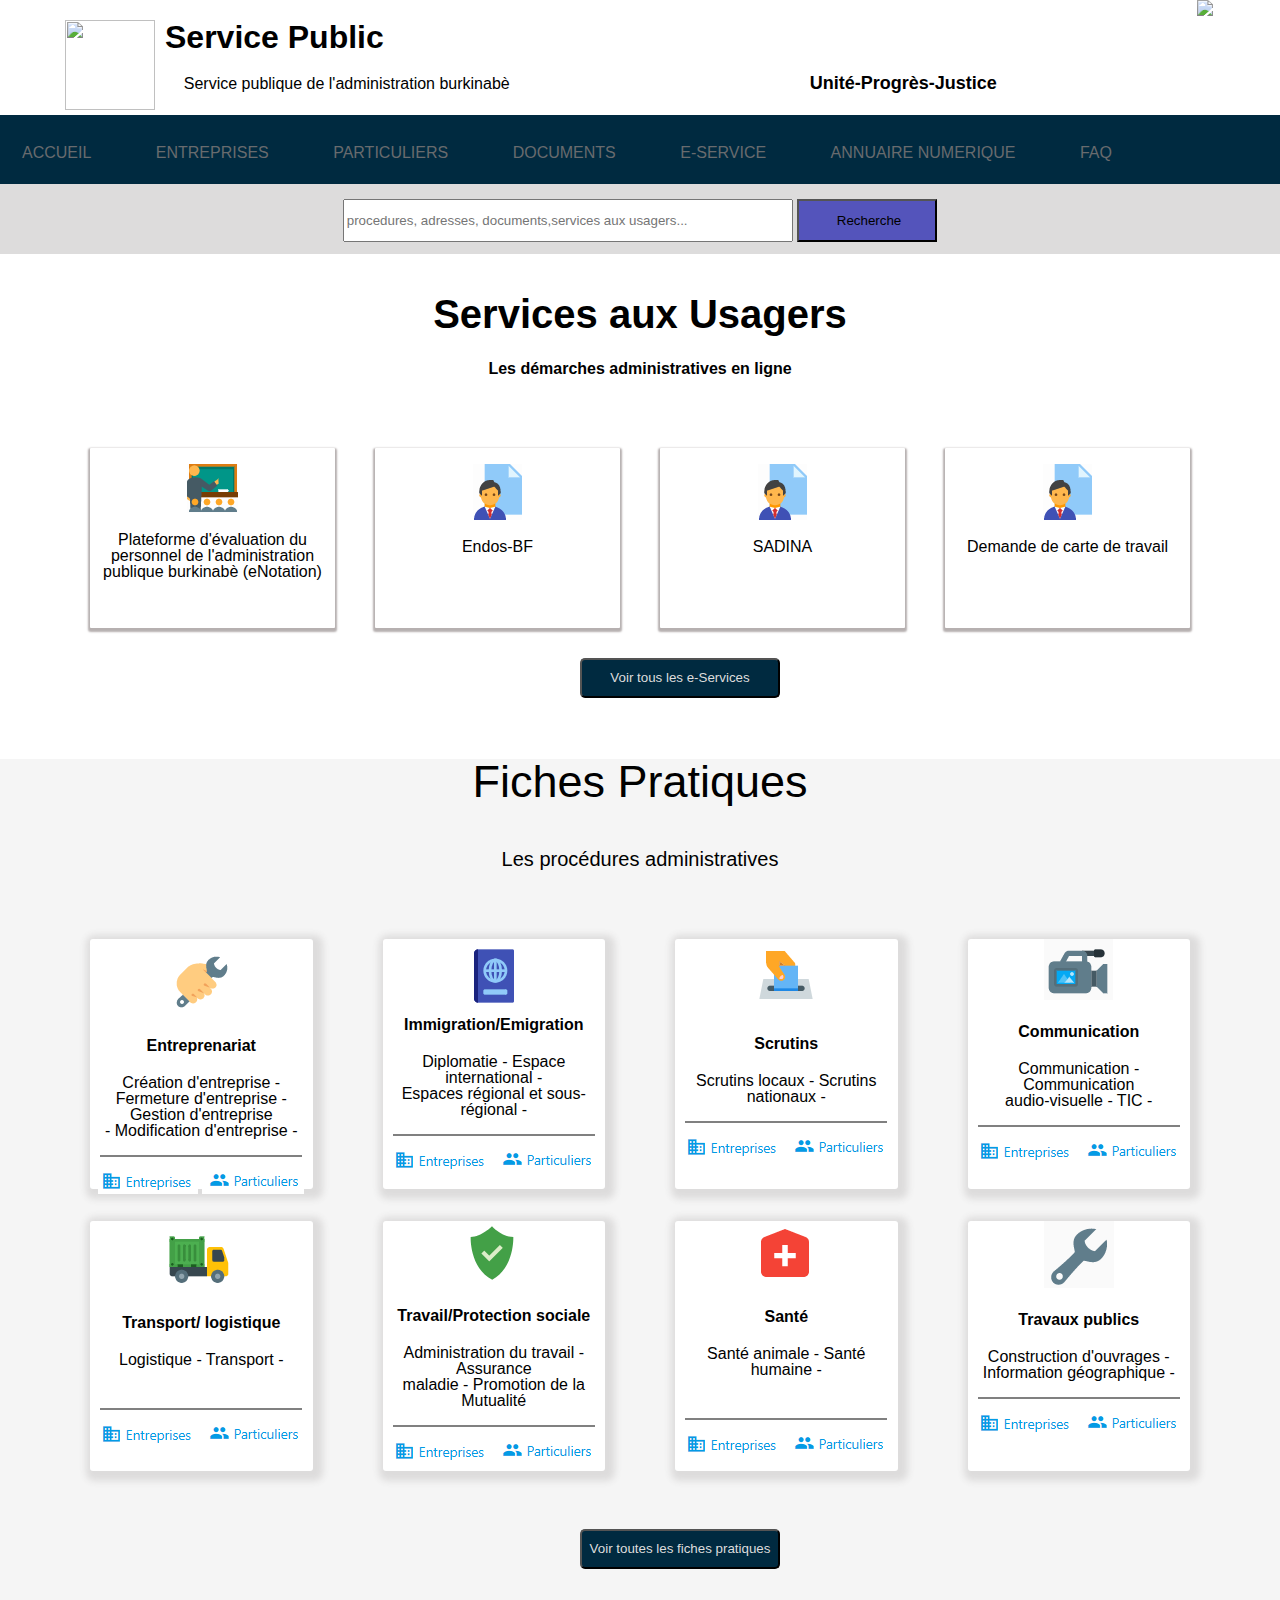
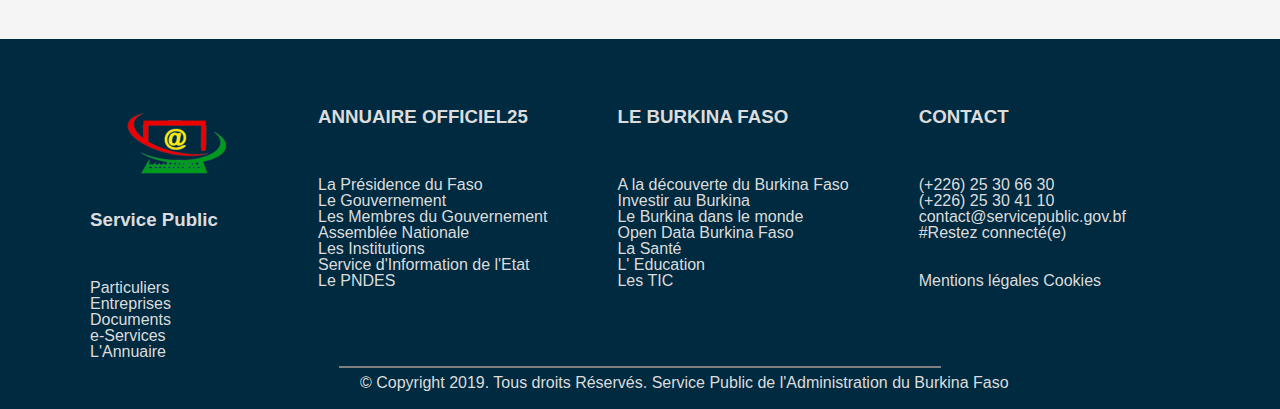
==== index.html @ 5f891c37 "mon site" ====
<!DOCTYPE html>
<html lang="fr">
<head>
    <meta charset="UTF-8">
    <meta http-equiv="X-UA-Compatible" content="IE=edge">
    <meta name="viewport" content="width=device-width, initial-scale=1.0">
    <title>Document</title>
    <link rel="stylesheet" href="style.css">
</head>
<body>
    <header class="header">
        <img class="almoirie" src="C:\Users\hp\Desktop\Photo site\images\\Capture d’écran 2023-03-26 100740.png" width="90px" height="90px">
        <h1 class="SP">Service Public</h1>
        <p class="Spab">Service publique de l'administration burkinabè</p>
        <h4 class="upj">Unité-Progrès-Justice</h4>
        <img class="drapeau" src="C:\Users\hp\Desktop\Photo site\images\\Capture d’écran 2023-03-26 100909.png">
    </header>
    <section>
        <nav class="nav">
            <ul class="navig">
                <li><a href="C:\Users\hp\Desktop\Photo site\ind2x.html">ACCUEIL</a></li>
                <li><a href="C:\Users\hp\Desktop\Photo site\ind2x.html">ENTREPRISES</a></li>
                <li><a href="#">PARTICULIERS</a></li>
                <li><a href="#">DOCUMENTS</a></li>
                <li><a href="#">E-SERVICE</a></li>
                <li><a href="#">ANNUAIRE NUMERIQUE</a></li>
                <li><a href="#">FAQ</a></li>
            </ul>
        </nav>
        <div class="derive">
        <div class="milieu">
            <input class="rell" name="search" id="search" type="search" placeholder="procedures, adresses, documents,services aux usagers..."

        </div>
        <button class="button">
            <span> <img src=""> Recherche </span>
        </button>
    </div>
    </section>
    <section>
        <div class="moi">
                <h1 class="moi1">Services aux Usagers</h1>
                <h4 class="moi2">Les démarches administratives en ligne</h4>
            </div>
            <div class="align">
            <div class="une">
                <p><img src="images/Capture d’écran 2023-03-29 122252.png"></p>
                <p>Plateforme d'évaluation du<br>
                    personnel de l'administration<br>
                    publique burkinabè (eNotation)</p>
            </div>
            <div class="deux">
                <p><img src="images/Capture d’écran 2023-03-26 101010 .png"></p>
                <p>Endos-BF</p>
            </div>
            <div class="trois">
                <p><img src="images/Capture d’écran 2023-03-26 101010 .png"</p>
                <p>SADINA</p>
            </div>
            <div class="quatre">
                <p><img src="images/Capture d’écran 2023-03-26 101010 .png"</p>
                <p>Demande de carte de travail</p>
            </div>
        </div>
          <button class="button2">
             Voir tous les e-Services 
          </button>
    </section><br><br><br><br><br><br>
    <section class="Rectangle6" width="2523" height="1926">
        <div class="center">
            <p class="center1">Fiches Pratiques</p>
            <p>Les procédures administratives</p>
        </div>
        <div class="pourquoi">
            <div class="pour">
                <img src="images/Capture d’écran 2023-03-26 101603.png">
                <h4>Entreprenariat</h4>
                <p>Création d'entreprise - Fermeture d'entreprise - Gestion d'entreprise <br> - Modification d'entreprise -</p>
                <hr width="200" color="grey">
                <img src="images/Capture d’écran 2023-03-26 132916.png">
                <img src="images/Capture d’écran 2023-03-26 132952.png">
            </div>
            <div class="pour1">
                <img class="marge" src="images/Capture d’écran 2023-03-26 121759.png">
                <h4>Immigration/Emigration</h4>
                <p>Diplomatie - Espace international -<br> Espaces régional et sous-régional -</p>
                <hr width="200" color="grey">
                <img src="images/Capture d’écran 2023-03-26 132916.png">
                <img src="images/Capture d’écran 2023-03-26 132952.png">
            </div>
            <div class="pour2">
                <img src="images/Capture d’écran 2023-03-26 101436.png">
                <h4>Scrutins</h4>
                <p>Scrutins locaux - Scrutins <br>nationaux -</p>
                <hr width="200" color="grey">
                <img src="images/Capture d’écran 2023-03-26 132916.png">
                <img src="images/Capture d’écran 2023-03-26 132952.png">
            </div>
            <div class="pour3">
                <img src="images/Capture d’écran 2023-03-26 122137.png">
                <h4>Communication</h4>
                <p>Communication - Communication <br> audio-visuelle - TIC -</p>
                <hr width="200" color="grey">
                <img src="images/Capture d’écran 2023-03-26 132916.png">
                <img src="images/Capture d’écran 2023-03-26 132952.png">
            </div>
        </div>
        <br><br>
        <div class="pourquoi2">
            <div class="pour4">
                <img src="images/Capture d’écran 2023-03-26 101505.png">
                <h4>Transport/ logistique</h4>
                <p>Logistique - Transport -</p><br>
                <hr width="200" color="grey">
                <img src="images/Capture d’écran 2023-03-26 132916.png">
                <img src="images/Capture d’écran 2023-03-26 132952.png">
            </div>
            <div class="pour5">
                <img src="images/Capture d’écran 2023-03-26 122345.png">
                <h4>Travail/Protection sociale</h4>
                <p>Administration du travail - Assurance<br> maladie - Promotion de la Mutualité</p>
                <hr width="200" color="grey">
                <img src="images/Capture d’écran 2023-03-26 132916.png">
                <img src="images/Capture d’écran 2023-03-26 132952.png">
            </div>
            <div class="pour6">
                <img src="images/Capture d’écran 2023-03-26 122220.png">
                <h4>Santé</h4>
                <p>Santé animale - Santé humaine -</p><br>
                <hr width="200" color="grey">
                <img src="images/Capture d’écran 2023-03-26 132916.png">
                <img src="images/Capture d’écran 2023-03-26 132952.png">
            </div>
            <div class="pour7">
                <img src="images/Capture d’écran 2023-03-26 122258.png">
                <h4>Travaux publics</h4>
                <p>Construction d'ouvrages -<br> Information géographique -</p>
                <hr width="200" color="grey">
                <img src="images/Capture d’écran 2023-03-26 132916.png">
                <img src="images/Capture d’écran 2023-03-26 132952.png">
            </div>
        </div> <br><br><br>
        <button class="button4" <img src="images/icons8_small_icons_24px.png">
            Voir toutes les fiches pratiques 
         </button>
    </section>
    <section class="dernier">
        <div class="direction">
            <div>
                <img src="images/Capture d’écran 2023-03-26 101156.png"<br>
                <h3>Service Public</h3><br>
                <p>Particuliers<br>
                    Entreprises<br>
                    Documents<br>
                    e-Services<br>
                    L'Annuaire</p>
            </div>
            <div>
                <h3>ANNUAIRE OFFICIEL25</h3><br>
                <p>La Présidence du Faso<br>
                    Le Gouvernement<br>
                    Les Membres du Gouvernement<br>
                    Assemblée Nationale<br>
                    Les Institutions<br>
                    Service d'Information de l'Etat<br>
                    Le PNDES</p>
            </div>
            <div>
                <h3>LE BURKINA FASO</h3><br>
                <p>A la découverte du Burkina Faso<br>
                    Investir au Burkina<br>
                    Le Burkina dans le monde<br>
                    Open Data Burkina Faso<br>
                    La Santé<br>
                    L' Education<br>
                    Les TIC</p>
            </div>
            <div>
                <h3>CONTACT</h3><br>
                <p>(+226) 25 30 66 30<br>
                    (+226) 25 30 41 10<br>
                    contact@servicepublic.gov.bf<br>
                    #Restez connecté(e)<br><br><br>
                    Mentions légales Cookies</p>
            </div>
        </div><br><br>
        <hr width="600" color="grey">
        <p class="dern">© Copyright 2019. Tous droits Réservés. Service Public de l'Administration du Burkina Faso</p>
    </section>
</body>
</html>
---- style.css ----
body{
    margin: 0%;
    padding: 0%;
}
html{
    line-height: 1;
    font-family: -apple-system,BlinkMacSystemFont,"Segoe UI",Roboto,Oxygen-Sans,Ubuntu,Cantarell,"Helvetica Neue",sans-serif;
    font-weight: normal;
}
.header{
    display: inline-flex;
    margin: 0%;
    padding: 0%;
}
.almoirie{
    margin-left: 65px;
    margin-top: 20px;
}
.SP{
    margin-left: 10px;
    margin-bottom: 10px;
}
.Spab{
    position: relative;
    left: -200px;
    top: 60px;
}
.upj{
    position: relative;
    top: 50px;
    font-size: 18px;
    margin-left: 100px;
}
.drapeau{
    margin-left: 200px;
}
.navig{
    position: relative;
    top: 2px;
    right: 8px;
    list-style: none;
    width: 1357px;
    margin: 0px;
    background-color:#002a40; 
    margin: 0%; 
    padding: 0%;   
}
.navig li{
    display: inline-block;
}
.navig li a{
    display: block;
    padding: 30px;
    text-decoration: none;
    color: rgb(104, 107, 110);
    height: 9px;
};
.navig li a:hover{
    color: blueviolet;
}
.nav ul li a:hover{
    color: rgb(250, 252, 253);
}
.milieu{
    text-align: center;
    margin-top: 15px;
    position: relative;
    top: 15px;
}
.rell{
    height: 43px;
    width: 450px;
}
.button{
    height: 43px;
    background-color: rgb(84, 84, 187);
    width: 140px;
}
.derive{
    background-color: #dddcdc;
    height: 70px;
    margin: 0px;
    position: relative;
    top: -13px;
    bottom: 15px;
    padding: 0%;
}
.moi{
    text-align: center;
}
.moi1{
    font-size: 40px;

}
.moi2{
    font-family: sans-serif;
    
}
.align{
    display: flex;
    gap: 40px;
    position: relative;
    top: 50px;
    margin-left: 90px;
    margin-right: 90px;
    text-align: center;
}
.une{
    width: 450px;
    height: 180px;
    box-shadow: 0px 2px 2px 2px rgb(182, 176, 176);
    border-radius: 1px;
}
.deux{
    width: 450px;
    height: 180px;
    box-shadow: 0px 2px 2px 2px rgb(182, 176, 176);
    border-radius: 1px;
}
.trois{
    width: 450px;
    box-shadow: 0px 2px 2px 2px rgb(182, 176, 176);
    border-radius: 1px;
}
.quatre{
    width: 450px;
    box-shadow: 0px 2px 2px 2px rgb(182, 176, 176);
    border-radius: 1px;
    
}
section .align div:hover{
    background-color: #002a40;
    color: #dddcdc;
    font-weight: bold;
    border-radius: 3px;
    box-shadow: 0px 4px 4px 4px rgb(149, 146, 153);
    cursor: pointer;
    overflow-block: hidden;
    background: linear-gradient(rgb(120, 120, 224), rgb(3, 1, 27));
}
.button2{
    position: relative;
    top: 80px;
    margin-left: 580px;
    width: 200px;
    height: 40px;
    background-color: #002a40;
    border-radius: 5px;
    color: #dddcdc;
}
.center{
    text-align: center;
    font-size: 20px;
}
.center1{
    font-size: 45px;
}
.Rectangle6{
    background-color: #f5f5f5 !important;
    height: 880px;
}
.pourquoi{
    display: flex;
    gap: 70px;
    position: relative;
    top: 50px;
    margin-left: 90px;
    margin-right: 90px;
    text-align: center;
}
.pourquoi div{
    box-shadow: 3px 3px 7px 7px #dddcdc;
     
}
.pour{
    background-color: white;
    border-radius: 3px;
    width: 250px;
    height: 250px;
}
.marge{
    position: relative;
    top: 10px;
}
.pour1{
    background-color: white;
    border-radius: 3px;
    width: 250px;
    height: 250px;
}
.pour2{
    background-color: white;
    border-radius: 3px;
    width: 250px;
    height: 250px;
}
.pour3{
    background-color: white;
    border-radius: 3px;
    width: 250px;
    height: 250px;
}
.pourquoi2{
    display: flex;
    gap: 70px;
    position: relative;
    top: 50px;
    margin-left: 90px;
    margin-right: 90px;
    text-align: center;
}
.pourquoi2 div{
    box-shadow: 3px 3px 7px 7px #dddcdc;
}
.pour4{
    background-color: white;
    border-radius: 3px;
    width: 250px;
    height: 250px;
}
.pour5{
    background-color: white;
    border-radius: 3px;
    width: 250px;
    height: 250px;
}
.pour6{
    background-color: white;
    border-radius: 3px;
    width: 250px;
    height: 250px;
}
.pour7{
    background-color: white;
    border-radius: 3px;
    width: 250px;
    height: 250px;
}
.button4{
    position: relative;
    top: 60px;
    margin-left: 580px;
    width: 200px;
    height: 40px;
    background-color: #002a40;
    border-radius: 5px;
    color: #dddcdc;   
}
.dernier{
    background-color: #002a40;
    height: 370px;
}
.direction{
    display: flex;
    gap: 70px;
    position: relative;
    top: 50px;
    margin-left: 90px;
    margin-right: 90px;
    text-align: center;
    text-align: justify;
    color: #dddcdc;
}
section .align div:hover{
    background-color: #002a40;
    color: #dddcdc;
    font-weight: bold;
    border-radius: 3px;
    box-shadow: 0px 4px 4px 4px rgb(149, 146, 153);
    cursor: pointer;
    overflow-block: hidden;
}
.dern{
    position: relative;
    bottom: 9px;
    margin-left: 360px;
    color: #dddcdc;
}
.diffi img{
    width: 30px;
}
.diffi div{
    border-style: solid;
    border-color: #a3a1a1;
    height: 50px;
    margin-left: 40px;
    width: 300px;
}
.diffi{
    width: 100%;
    display: flex;
    text-align: justify;
    gap: 150px;
}
.display{
    line-height: 5px;
    border-color: grey;
    position: relative;
    top: 150px;
    
}
.display tr{
    position: relative;
    top: 100px;
}
.tableau{
    position: relative;
    top: 900px;
}
.but{
    background-color: #063349;
    color: aliceblue;
    width: 500px;
    height: 100px;
    position: absolute;
    z-index: 1;
}
.hh{
    position: relative;
    top: 50px;
}
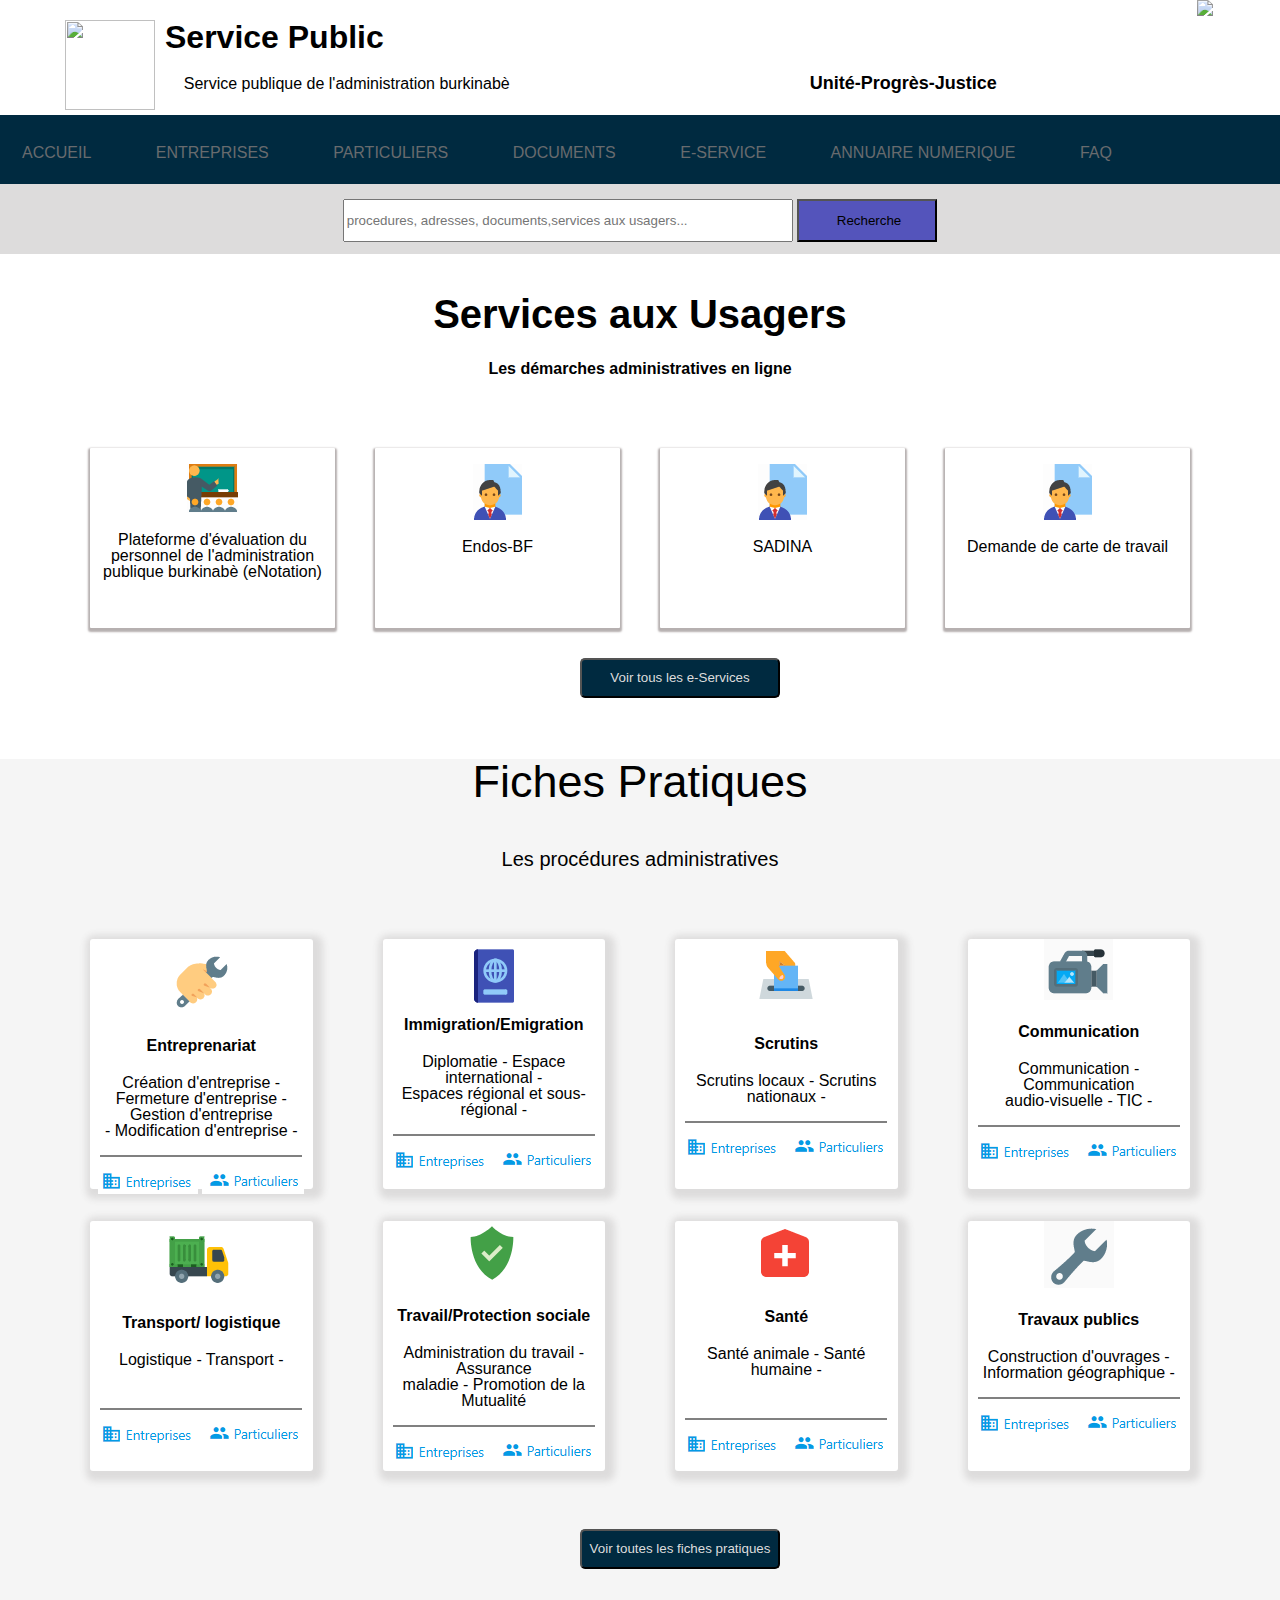
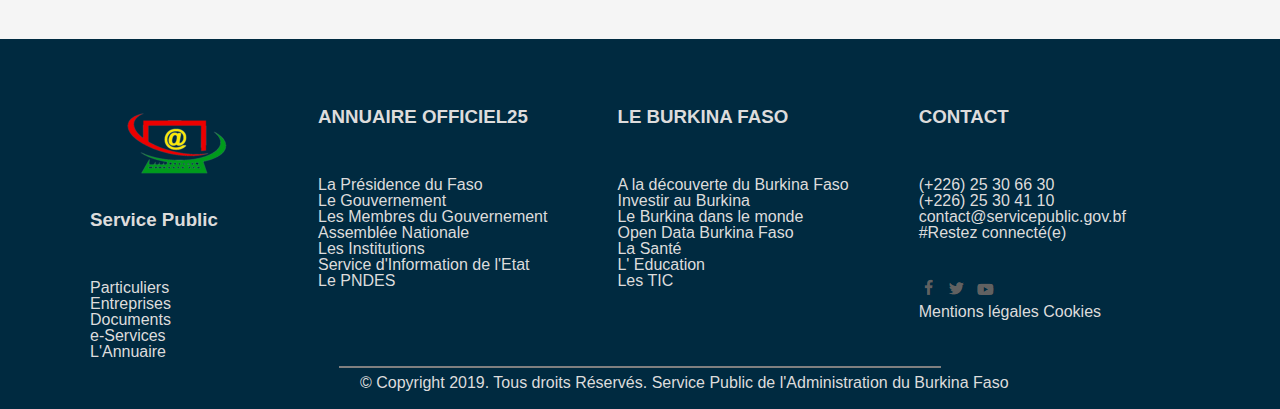
==== commit d7dd78a2: "mon site" ====
--- a/index.html
+++ b/index.html
@@ -181,6 +181,9 @@
                     (+226) 25 30 41 10<br>
                     contact@servicepublic.gov.bf<br>
                     #Restez connecté(e)<br><br><br>
+                    <img src="images/Capture d’écran 2023-03-26 162931.png">
+                    <img src="images/Capture d’écran 2023-03-26 163011.png">
+                    <img src="images/Capture d’écran 2023-03-26 163048.png"><br>
                     Mentions légales Cookies</p>
             </div>
         </div><br><br>
--- a/style.css
+++ b/style.css
@@ -1,6 +1,11 @@
 body{
     margin: 0%;
     padding: 0%;
+}
+@media screen and (max-width: 1500px){
+    .bloc{
+        width: 90%;
+    }
 }
 html{
     line-height: 1;
@@ -76,6 +81,12 @@
     background-color: rgb(84, 84, 187);
     width: 140px;
 }
+.butt2n{
+    height: 43px;
+    background-color: red;
+    width: 140px;
+    border-radius: 3px;
+}
 .derive{
     background-color: #dddcdc;
     height: 70px;
@@ -136,7 +147,7 @@
     box-shadow: 0px 4px 4px 4px rgb(149, 146, 153);
     cursor: pointer;
     overflow-block: hidden;
-    background: linear-gradient(rgb(120, 120, 224), rgb(3, 1, 27));
+    background: linear-gradient(rgb(101, 101, 240), rgb(26, 10, 207));
 }
 .button2{
     position: relative;
@@ -285,6 +296,7 @@
     height: 50px;
     margin-left: 40px;
     width: 300px;
+    border-radius: 3px;
 }
 .diffi{
     width: 100%;
@@ -293,11 +305,18 @@
     gap: 150px;
 }
 .display{
-    line-height: 5px;
-    border-color: grey;
-    position: relative;
-    top: 150px;
-    
+    line-height: px;
+    border-color: grey; 
+}
+.secte{
+    border-style: groove;
+    height: 1500px;
+    width: 600px;
+    border-radius: 6px;
+    position: relative;
+    top: 50px;
+    position: relative;
+    left: 45px;
 }
 .display tr{
     position: relative;
@@ -305,7 +324,9 @@
 }
 .tableau{
     position: relative;
-    top: 900px;
+    top: 90px;
+    border: solid;
+   
 }
 .but{
     background-color: #063349;
@@ -314,8 +335,18 @@
     height: 100px;
     position: absolute;
     z-index: 1;
+    position: relative;
+    bottom: 50px;
+    border-radius: 3px;
+    margin-left: 25px;
+    box-shadow: 7px 7px 10px 10px;
+    color: rgb(165, 161, 161);
 }
 .hh{
     position: relative;
-    top: 50px;
-}
+    top: 5px;
+}
+.diffi .hover1 div:hover{
+    box-shadow: 4px 4px 20px black;
+
+}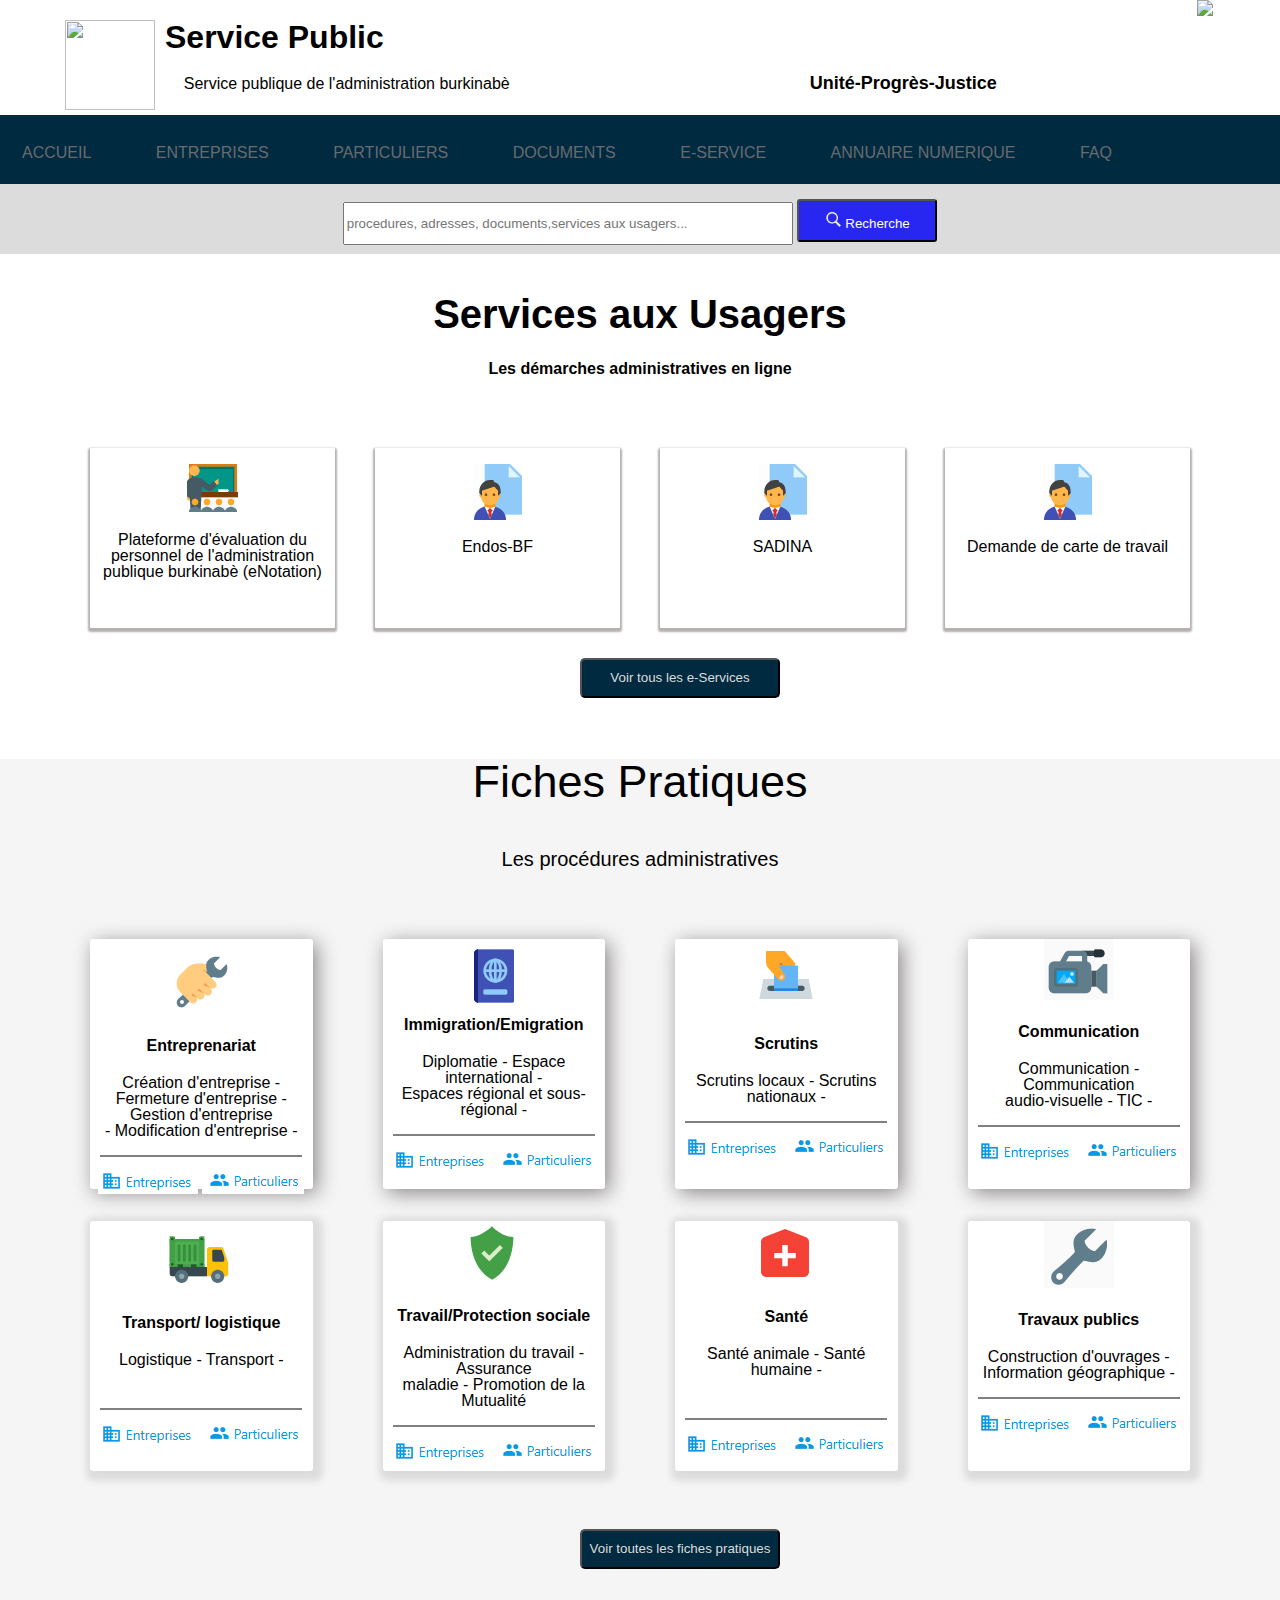
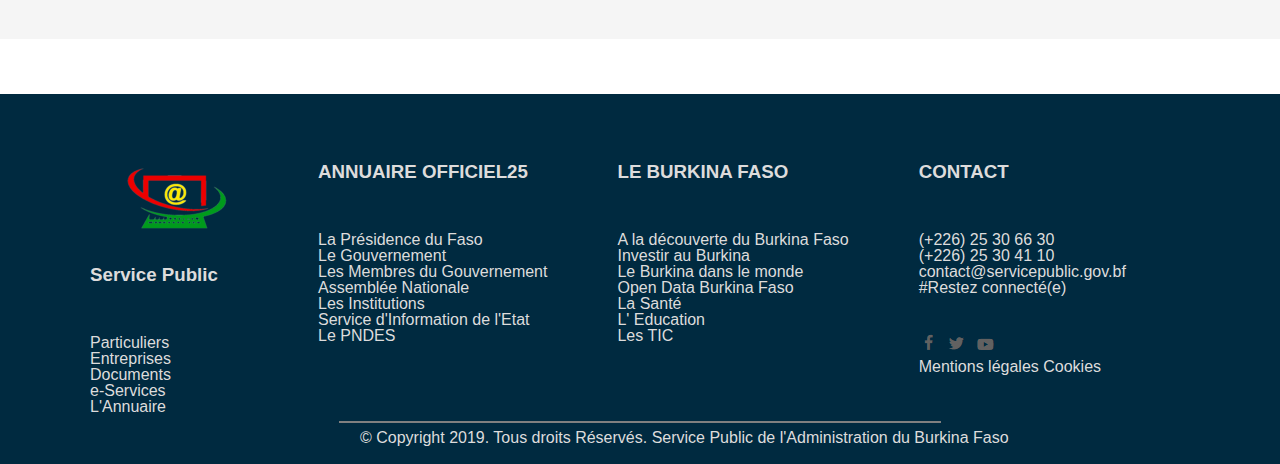
==== commit f3a79dc3: "mon site" ====
--- a/index.html
+++ b/index.html
@@ -33,7 +33,7 @@
 
         </div>
         <button class="button">
-            <span> <img src=""> Recherche </span>
+            <span> <img class="image" src="images/icons8_search_50px.png"> Recherche </span>
         </button>
     </div>
     </section>
--- a/style.css
+++ b/style.css
@@ -11,6 +11,25 @@
     line-height: 1;
     font-family: -apple-system,BlinkMacSystemFont,"Segoe UI",Roboto,Oxygen-Sans,Ubuntu,Cantarell,"Helvetica Neue",sans-serif;
     font-weight: normal;
+}
+.image{
+    width: 17px;
+}
+.imag2{
+    width: 17px;
+}
+.icone{
+    color: white;
+    margin-left: 50px;
+    font-size: 25px;
+}
+.ico{
+    width: 18px;
+}
+.vide{
+    height: 30px;
+    width: 1347px;
+    background-color: #002a40;
 }
 .header{
     display: inline-flex;
@@ -78,14 +97,17 @@
 }
 .button{
     height: 43px;
-    background-color: rgb(84, 84, 187);
+    background-color: rgb(39, 39, 241);
     width: 140px;
+    color: white;
+    border-radius: 3px;
 }
 .butt2n{
-    height: 43px;
-    background-color: red;
+    height: 40px;
+    background-color: rgb(252, 29, 29);
     width: 140px;
     border-radius: 3px;
+    color: white;
 }
 .derive{
     background-color: #dddcdc;
@@ -181,7 +203,14 @@
 }
 .pourquoi div{
     box-shadow: 3px 3px 7px 7px #dddcdc;
+    box-shadow: 4px 4px 20px rgb(138, 133, 133);
      
+}
+.pourquoi div:hover{
+    background-color: #f5f5f5;
+}
+.pourquoi2 div:hover{
+    background-color: #f5f5f5;
 }
 .pour{
     background-color: white;
@@ -260,6 +289,7 @@
 .dernier{
     background-color: #002a40;
     height: 370px;
+    margin-top: 55px;
 }
 .direction{
     display: flex;
@@ -310,13 +340,14 @@
 }
 .secte{
     border-style: groove;
-    height: 1500px;
+    height: 1550px;
     width: 600px;
     border-radius: 6px;
     position: relative;
     top: 50px;
     position: relative;
     left: 45px;
+    top: 65px;
 }
 .display tr{
     position: relative;
@@ -340,7 +371,7 @@
     border-radius: 3px;
     margin-left: 25px;
     box-shadow: 7px 7px 10px 10px;
-    color: rgb(165, 161, 161);
+    color: rgb(212, 210, 210);
 }
 .hh{
     position: relative;
@@ -349,4 +380,8 @@
 .diffi .hover1 div:hover{
     box-shadow: 4px 4px 20px black;
 
+}
+.hover1{
+    position: relative;
+    top: 55px;
 }